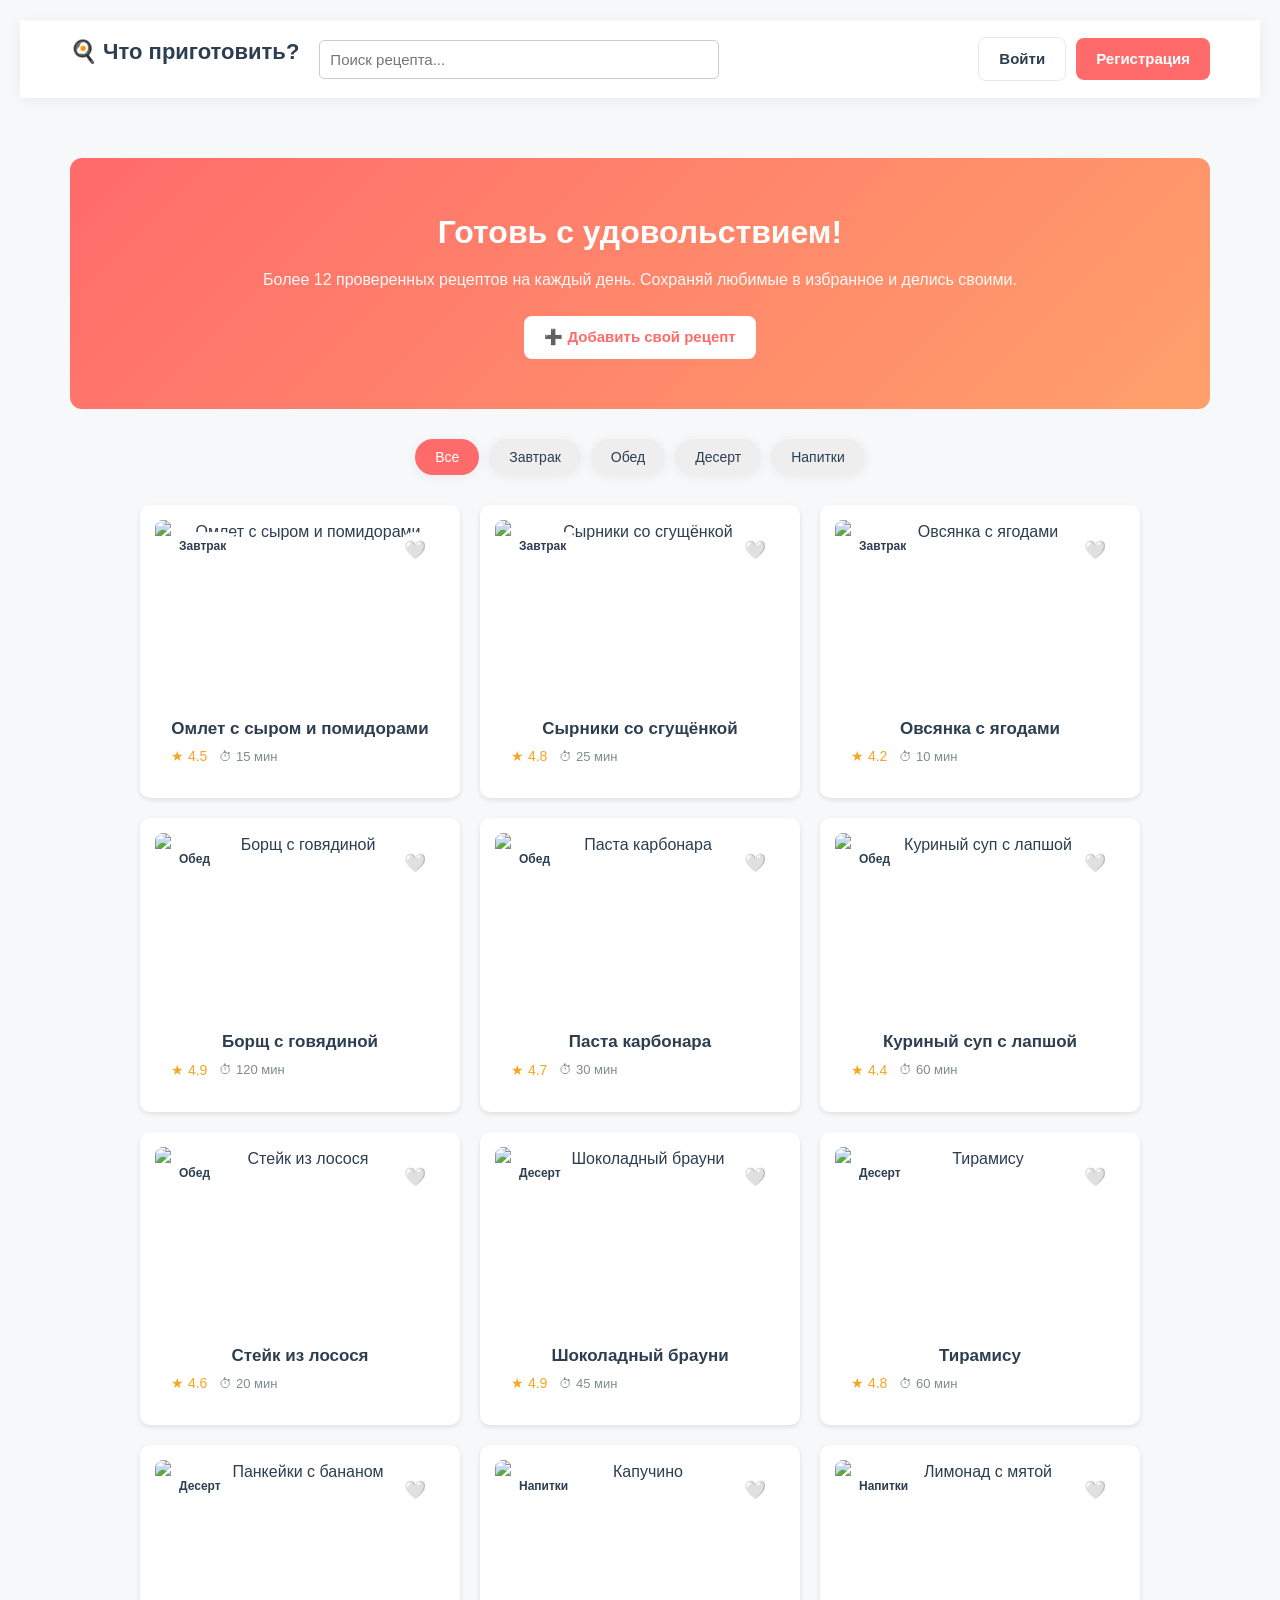
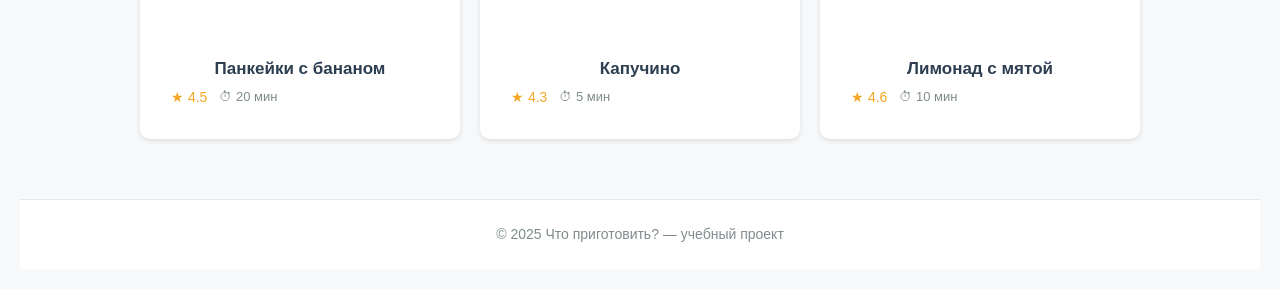
==== index.html @ e6a8ff34 "Первый коммит: фронтенд рецептов" ====
<!DOCTYPE html>
<html lang="ru">
<head>
    <meta charset="UTF-8">
    <meta name="viewport" content="width=device-width, initial-scale=1.0">
    <title>Что приготовить? — Рецепты</title>
    <link rel="stylesheet" href="css/style.css">
</head>
<body>

    <header class="header">
        <div class="container header__inner">
            <h1 class="logo"><a href="index.html">🍳 Что приготовить?</a></h1>
            <input type="text" id="searchInput" class="search" placeholder="Поиск рецепта...">
            <div id="authBlock"></div>
        </div>
    </header>

    <main>
        <div class="container">

            <section class="hero">
                <h2>Готовь с удовольствием!</h2>
                <p>Более 12 проверенных рецептов на каждый день. Сохраняй любимые в избранное и делись своими.</p>
                <a href="add-recipe.html" class="btn">➕ Добавить свой рецепт</a>
            </section>

            <section class="filters">
                <button class="filter-btn active" data-category="all">Все</button>
                <button class="filter-btn" data-category="breakfast">Завтрак</button>
                <button class="filter-btn" data-category="dinner">Обед</button>
                <button class="filter-btn" data-category="dessert">Десерт</button>
                <button class="filter-btn" data-category="drinks">Напитки</button>
            </section>

            <div id="recipeGrid" class="recipe-grid"></div>

        </div>
    </main>

    <footer class="footer">
        <p>© 2025 Что приготовить? — учебный проект</p>
    </footer>

    <script src="js/data.js"></script>
    <script src="js/auth.js"></script>
    <script src="js/main.js"></script>
</body>
</html>
---- css/style.css ----
* {
    margin: 0;
    padding: 0;
    box-sizing: border-box;
    font-family: Arial, sans-serif;
}

body {
    background-color: #f9f9f9;
    padding: 20px;
}/* ============================================
   БАЗА
   ============================================ */
* {
  margin: 0;
  padding: 0;
  box-sizing: border-box;
}

:root {
  --color-primary: #ff6b6b;
  --color-primary-dark: #e85555;
  --color-text: #2c3e50;
  --color-text-light: #7f8c8d;
  --color-bg: #f7f8fa;
  --color-white: #ffffff;
  --color-border: #e6e8eb;
  --radius: 12px;
  --shadow: 0 2px 12px rgba(0, 0, 0, 0.06);
  --shadow-hover: 0 8px 24px rgba(0, 0, 0, 0.12);
}

body {
  font-family: 'Segoe UI', Arial, sans-serif;
  background: var(--color-bg);
  color: var(--color-text);
  line-height: 1.5;
  min-height: 100vh;
  display: flex;
  flex-direction: column;
}

a {
  color: inherit;
  text-decoration: none;
}

img {
  max-width: 100%;
  display: block;
}

.container {
  max-width: 1180px;
  margin: 0 auto;
  padding: 0 20px;
  width: 100%;
}

main {
  flex: 1;
  padding: 30px 20px 60px;
}

/* ============================================
   КНОПКИ
   ============================================ */
.btn {
  display: inline-block;
  padding: 10px 20px;
  border-radius: 8px;
  border: none;
  font-size: 15px;
  font-weight: 600;
  cursor: pointer;
  transition: all 0.2s;
  text-align: center;
  font-family: inherit;
}

.btn--primary {
  background: var(--color-primary);
  color: white;
}

.btn--primary:hover {
  background: var(--color-primary-dark);
}

.btn--ghost {
  background: transparent;
  color: var(--color-text);
  border: 1px solid var(--color-border);
}

.btn--ghost:hover {
  background: var(--color-white);
}

.btn--block {
  display: block;
  width: 100%;
}

.btn--danger {
  background: transparent;
  color: #e74c3c;
  border: 1px solid #e74c3c;
}

.btn--danger:hover {
  background: #e74c3c;
  color: white;
}

/* ============================================
   ШАПКА
   ============================================ */
.header {
  background: var(--color-white);
  box-shadow: var(--shadow);
  position: sticky;
  top: 0;
  z-index: 100;
}

.header__inner {
  display: flex;
  align-items: center;
  gap: 20px;
  padding: 15px 20px;
}

.logo {
  font-size: 22px;
  font-weight: 700;
  white-space: nowrap;
}

.logo a {
  color: var(--color-text);
}

.search {
  flex: 1;
  max-width: 400px;
  padding: 10px 16px;
  border: 1px solid var(--color-border);
  border-radius: 8px;
  font-size: 15px;
  font-family: inherit;
  outline: none;
  transition: border-color 0.2s;
}

.search:focus {
  border-color: var(--color-primary);
}

#authBlock {
  display: flex;
  align-items: center;
  gap: 10px;
  margin-left: auto;
}

/* Меню пользователя */
.user-menu {
  position: relative;
}

.user-menu__toggle {
  display: flex;
  align-items: center;
  gap: 8px;
  background: transparent;
  border: 1px solid var(--color-border);
  padding: 6px 12px;
  border-radius: 30px;
  cursor: pointer;
  font-family: inherit;
  font-size: 14px;
  transition: background 0.2s;
}

.user-menu__toggle:hover {
  background: var(--color-bg);
}

.user-avatar {
  width: 28px;
  height: 28px;
  border-radius: 50%;
  background: var(--color-primary);
  color: white;
  display: flex;
  align-items: center;
  justify-content: center;
  font-weight: 700;
  font-size: 14px;
}

.user-caret {
  font-size: 10px;
  color: var(--color-text-light);
}

.user-menu__dropdown {
  position: absolute;
  top: calc(100% + 8px);
  right: 0;
  background: white;
  border-radius: var(--radius);
  box-shadow: var(--shadow-hover);
  min-width: 200px;
  padding: 8px;
  display: none;
  flex-direction: column;
}

.user-menu__dropdown.open {
  display: flex;
}

.user-menu__dropdown a {
  padding: 10px 12px;
  border-radius: 8px;
  font-size: 14px;
  transition: background 0.15s;
}

.user-menu__dropdown a:hover {
  background: var(--color-bg);
}

.user-menu__dropdown hr {
  border: none;
  border-top: 1px solid var(--color-border);
  margin: 6px 0;
}

/* ============================================
   БАННЕР НА ГЛАВНОЙ
   ============================================ */
.hero {
  background: linear-gradient(135deg, #ff6b6b 0%, #ffa06b 100%);
  color: white;
  border-radius: var(--radius);
  padding: 50px 40px;
  margin-bottom: 30px;
  text-align: center;
}

.hero h2 {
  font-size: 32px;
  margin-bottom: 12px;
}

.hero p {
  font-size: 16px;
  opacity: 0.95;
  margin-bottom: 24px;
}

.hero .btn {
  background: white;
  color: var(--color-primary);
  font-weight: 700;
}

.hero .btn:hover {
  transform: translateY(-2px);
}

/* ============================================
   ФИЛЬТРЫ
   ============================================ */
.filters {
  display: flex;
  gap: 10px;
  flex-wrap: wrap;
  margin-bottom: 30px;
  justify-content: center;
}

.filter-btn {
  padding: 10px 22px;
  border: none;
  background: var(--color-white);
  color: var(--color-text);
  border-radius: 30px;
  cursor: pointer;
  font-size: 14px;
  font-weight: 500;
  font-family: inherit;
  transition: all 0.2s;
  box-shadow: var(--shadow);
}

.filter-btn:hover {
  transform: translateY(-2px);
}

.filter-btn.active {
  background: var(--color-primary);
  color: white;
}

/* ============================================
   СЕТКА И КАРТОЧКИ РЕЦЕПТОВ
   ============================================ */
.recipe-grid {
  display: grid;
  grid-template-columns: repeat(auto-fill, minmax(260px, 1fr));
  gap: 24px;
}

.recipe-card {
  background: white;
  border-radius: var(--radius);
  overflow: hidden;
  box-shadow: var(--shadow);
  transition: all 0.3s;
  cursor: pointer;
  display: flex;
  flex-direction: column;
  position: relative;
}

.recipe-card:hover {
  transform: translateY(-4px);
  box-shadow: var(--shadow-hover);
}

.recipe-card__image {
  position: relative;
  height: 180px;
  overflow: hidden;
}

.recipe-card__image img {
  width: 100%;
  height: 100%;
  object-fit: cover;
  transition: transform 0.4s;
}

.recipe-card:hover .recipe-card__image img {
  transform: scale(1.06);
}

.recipe-card__badge {
  position: absolute;
  top: 12px;
  left: 12px;
  background: rgba(255, 255, 255, 0.95);
  color: var(--color-text);
  padding: 5px 12px;
  border-radius: 20px;
  font-size: 12px;
  font-weight: 600;
}

.recipe-card__fav {
  position: absolute;
  top: 12px;
  right: 12px;
  width: 36px;
  height: 36px;
  border-radius: 50%;
  background: rgba(255, 255, 255, 0.95);
  border: none;
  cursor: pointer;
  font-size: 18px;
  display: flex;
  align-items: center;
  justify-content: center;
  transition: transform 0.2s;
}

.recipe-card__fav:hover {
  transform: scale(1.15);
}

.recipe-card__fav.active {
  color: var(--color-primary);
}

.recipe-card__body {
  padding: 16px;
  flex: 1;
  display: flex;
  flex-direction: column;
}

.recipe-card__title {
  font-size: 17px;
  font-weight: 600;
  margin-bottom: 8px;
  color: var(--color-text);
}

.recipe-card__meta {
  display: flex;
  align-items: center;
  gap: 12px;
  font-size: 13px;
  color: var(--color-text-light);
  margin-top: auto;
}

.recipe-card__rating {
  color: #f5a623;
  font-size: 14px;
}

.recipe-card__time {
  display: flex;
  align-items: center;
  gap: 4px;
}

/* ============================================
   СТРАНИЦА РЕЦЕПТА
   ============================================ */
.recipe-page {
  max-width: 900px;
  margin: 0 auto;
}

.recipe-hero {
  border-radius: var(--radius);
  overflow: hidden;
  margin-bottom: 30px;
  height: 400px;
}

.recipe-hero img {
  width: 100%;
  height: 100%;
  object-fit: cover;
}

.recipe-header {
  display: flex;
  justify-content: space-between;
  align-items: flex-start;
  gap: 20px;
  margin-bottom: 20px;
  flex-wrap: wrap;
}

.recipe-header h1 {
  font-size: 32px;
  margin-bottom: 10px;
}

.recipe-header__actions {
  display: flex;
  gap: 10px;
}

.recipe-stats {
  display: flex;
  gap: 24px;
  flex-wrap: wrap;
  padding: 20px;
  background: white;
  border-radius: var(--radius);
  margin-bottom: 30px;
  box-shadow: var(--shadow);
}

.recipe-stat {
  display: flex;
  flex-direction: column;
  gap: 4px;
}

.recipe-stat__label {
  font-size: 12px;
  color: var(--color-text-light);
  text-transform: uppercase;
  letter-spacing: 0.5px;
}

.recipe-stat__value {
  font-size: 18px;
  font-weight: 600;
}

.recipe-section {
  background: white;
  border-radius: var(--radius);
  padding: 28px;
  margin-bottom: 24px;
  box-shadow: var(--shadow);
}

.recipe-section h2 {
  font-size: 22px;
  margin-bottom: 18px;
}

.ingredients-list {
  list-style: none;
}

.ingredients-list li {
  padding: 10px 0;
  border-bottom: 1px solid var(--color-border);
  display: flex;
  align-items: center;
  gap: 10px;
}

.ingredients-list li:last-child {
  border-bottom: none;
}

.ingredients-list li::before {
  content: '•';
  color: var(--color-primary);
  font-size: 20px;
  font-weight: 700;
}

.steps-list {
  list-style: none;
  counter-reset: step;
}

.steps-list li {
  counter-increment: step;
  display: flex;
  gap: 16px;
  padding: 16px 0;
  border-bottom: 1px solid var(--color-border);
}

.steps-list li:last-child {
  border-bottom: none;
}

.steps-list li::before {
  content: counter(step);
  flex-shrink: 0;
  width: 32px;
  height: 32px;
  border-radius: 50%;
  background: var(--color-primary);
  color: white;
  display: flex;
  align-items: center;
  justify-content: center;
  font-weight: 700;
}

/* ============================================
   ФОРМЫ (логин, регистрация, добавление)
   ============================================ */
.auth-page {
  min-height: calc(100vh - 200px);
  display: flex;
  align-items: center;
  justify-content: center;
  padding: 40px 20px;
}

.auth-card {
  background: white;
  border-radius: var(--radius);
  box-shadow: var(--shadow-hover);
  padding: 40px;
  width: 100%;
  max-width: 420px;
}

.auth-card h1 {
  text-align: center;
  margin-bottom: 8px;
  font-size: 26px;
}

.auth-card__subtitle {
  text-align: center;
  color: var(--color-text-light);
  margin-bottom: 30px;
  font-size: 14px;
}

.form-group {
  margin-bottom: 18px;
}

.form-group label {
  display: block;
  margin-bottom: 6px;
  font-size: 14px;
  font-weight: 500;
}

.form-group input,
.form-group textarea,
.form-group select {
  width: 100%;
  padding: 11px 14px;
  border: 1px solid var(--color-border);
  border-radius: 8px;
  font-size: 15px;
  font-family: inherit;
  outline: none;
  transition: border-color 0.2s;
  background: white;
}

.form-group input:focus,
.form-group textarea:focus,
.form-group select:focus {
  border-color: var(--color-primary);
}

.form-group textarea {
  resize: vertical;
  min-height: 100px;
}

.form-error {
  background: #fee;
  color: #c0392b;
  padding: 10px 14px;
  border-radius: 8px;
  font-size: 14px;
  margin-bottom: 18px;
  display: none;
}

.form-error.show {
  display: block;
}

.form-footer {
  text-align: center;
  margin-top: 20px;
  font-size: 14px;
  color: var(--color-text-light);
}

.form-footer a {
  color: var(--color-primary);
  font-weight: 600;
}

/* ============================================
   ПУСТЫЕ СОСТОЯНИЯ
   ============================================ */
.empty-state {
  text-align: center;
  padding: 60px 20px;
  color: var(--color-text-light);
}

.empty-state__icon {
  font-size: 60px;
  margin-bottom: 16px;
}

.empty-state h2 {
  font-size: 22px;
  margin-bottom: 8px;
  color: var(--color-text);
}

.empty-state p {
  margin-bottom: 24px;
}

/* ============================================
   ПОДВАЛ
   ============================================ */
.footer {
  background: white;
  padding: 24px 20px;
  text-align: center;
  color: var(--color-text-light);
  font-size: 14px;
  border-top: 1px solid var(--color-border);
}

/* ============================================
   АДАПТИВ
   ============================================ */
@media (max-width: 768px) {
  .header__inner {
    flex-wrap: wrap;
    gap: 12px;
  }

  .search {
    order: 3;
    max-width: 100%;
    flex-basis: 100%;
  }

  .hero {
    padding: 36px 24px;
  }

  .hero h2 {
    font-size: 24px;
  }

  .recipe-grid {
    grid-template-columns: 1fr;
  }

  .recipe-header {
    flex-direction: column;
  }

  .recipe-header h1 {
    font-size: 24px;
  }

  .auth-card {
    padding: 28px 20px;
  }

  .user-name {
    display: none;
  }
}

header {
    text-align: center;
    margin-bottom: 30px;
}

header h1 {
    margin-bottom: 15px;
}

#searchInput {
    padding: 10px;
    width: 300px;
    border: 1px solid #ccc;
    border-radius: 5px;
}

.filters {
    display: flex;
    justify-content: center;
    gap: 10px;
    margin-bottom: 30px;
}

.filter-btn {
    padding: 10px 20px;
    border: none;
    background-color: #eee;
    cursor: pointer;
    border-radius: 20px;
    transition: background 0.3s;
}

.filter-btn.active {
    background-color: #ff6b6b;
    color: white;
}

.recipe-grid {
    display: grid;
    grid-template-columns: repeat(auto-fill, minmax(250px, 1fr));
    gap: 20px;
    max-width: 1000px;
    margin: 0 auto;
}

.recipe-card {
    background: white;
    border-radius: 10px;
    padding: 15px;
    box-shadow: 0 2px 5px rgba(0,0,0,0.1);
    text-align: center;
}

.recipe-card img {
    width: 100%;
    height: 150px;
    object-fit: cover;
    border-radius: 8px;
    margin-bottom: 10px;
}

.recipe-card h3 {
    margin-bottom: 5px;
}

.recipe-card p {
    color: #666;
    font-size: 14px;
}
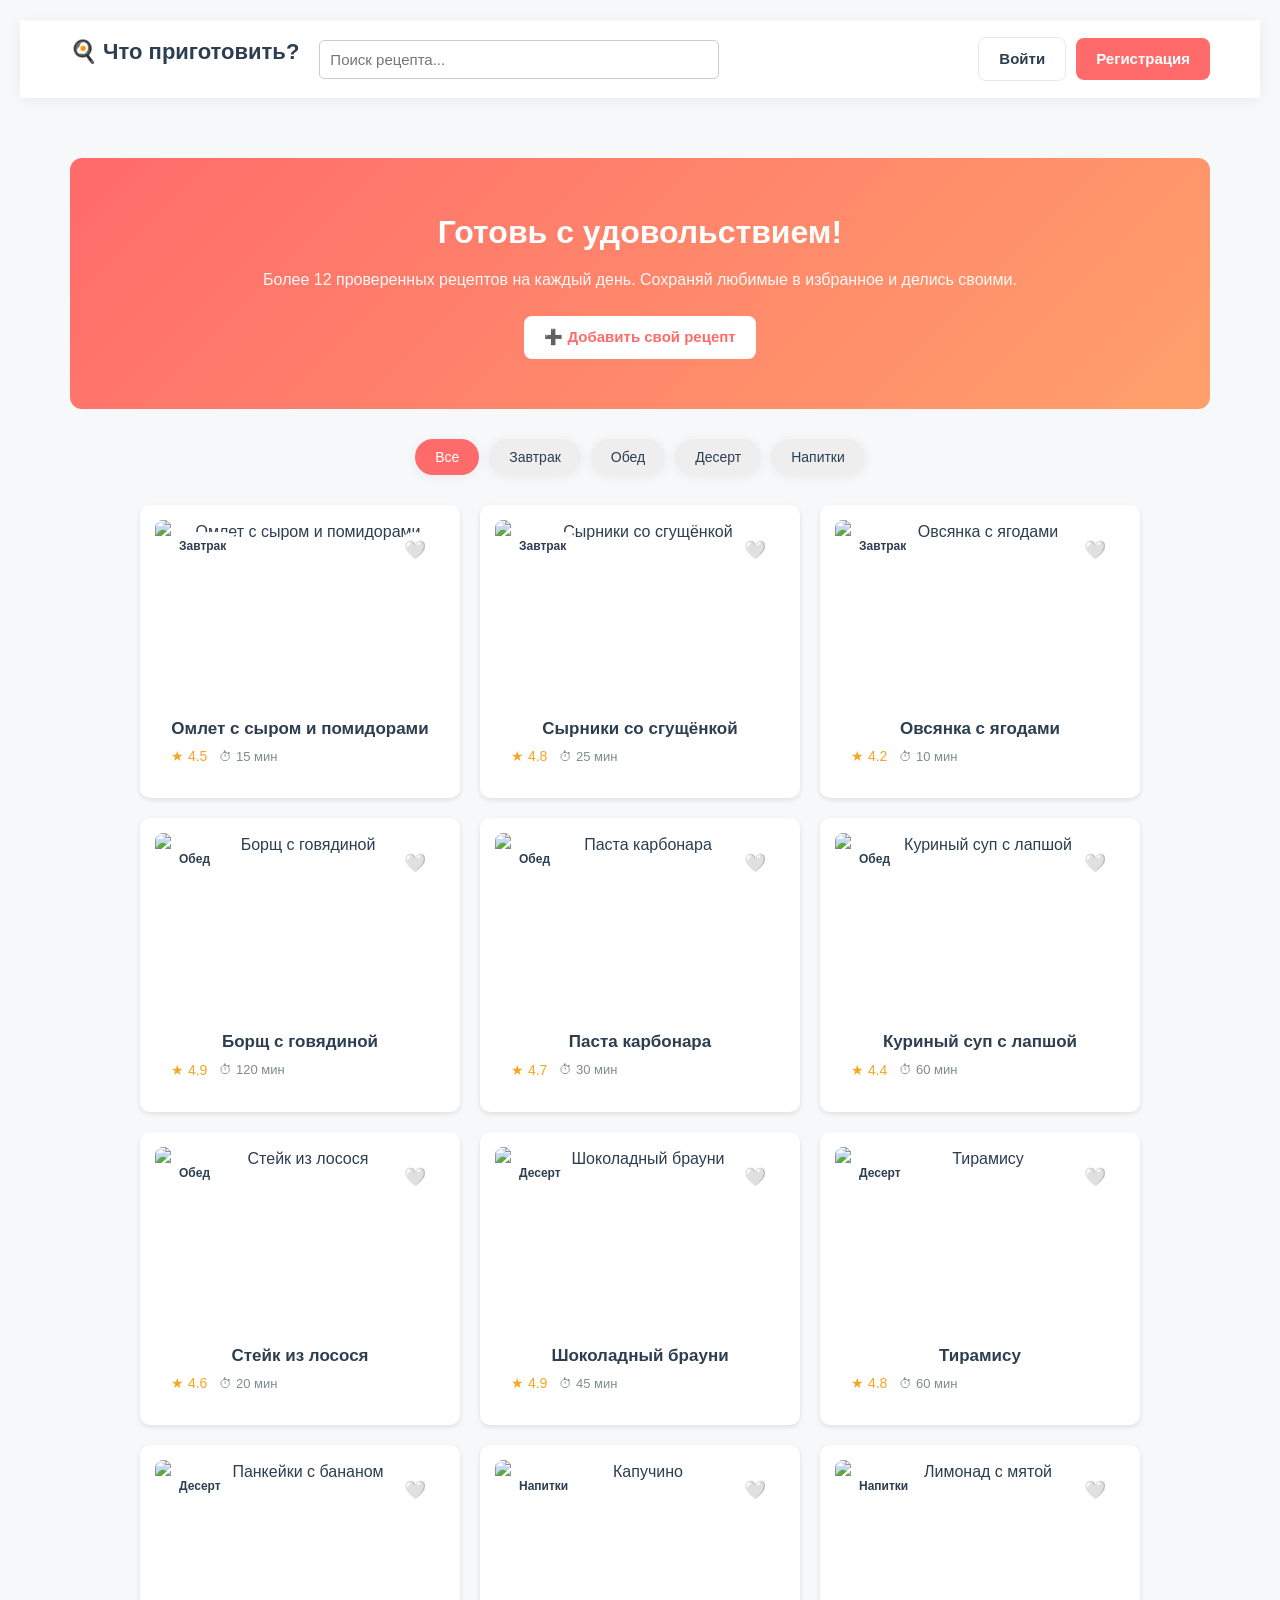
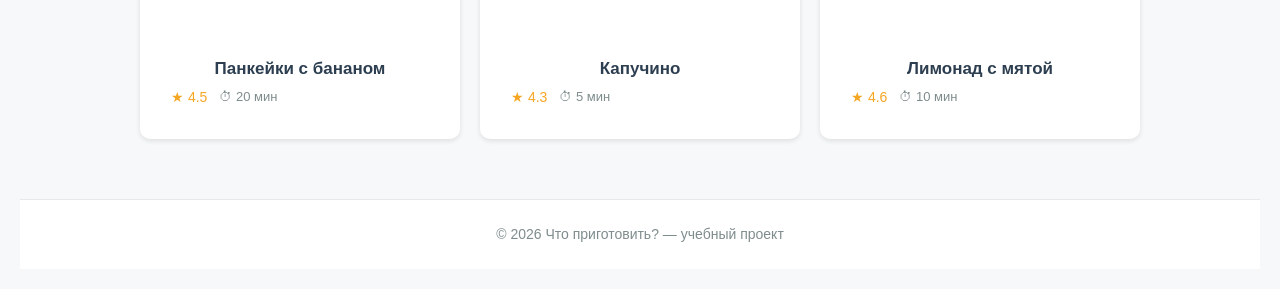
==== commit b2c2cc03: "Добавила для каждого рецепта свою страницу" ====
--- a/index.html
+++ b/index.html
@@ -39,7 +39,7 @@
     </main>
 
     <footer class="footer">
-        <p>© 2025 Что приготовить? — учебный проект</p>
+        <p>© 2026 Что приготовить? — учебный проект</p>
     </footer>
 
     <script src="js/data.js"></script>
--- a/css/style.css
+++ b/css/style.css
@@ -799,4 +799,19 @@
 .recipe-card p {
     color: #666;
     font-size: 14px;
+}
+.back-link {
+  display: inline-block;
+  margin-bottom: 20px;
+  color: var(--color-text-light);
+  font-size: 14px;
+  transition: color 0.2s;
+}
+
+.back-link:hover {
+  color: var(--color-primary);
+}
+
+.recipe-header__actions .btn {
+  white-space: nowrap;
 }
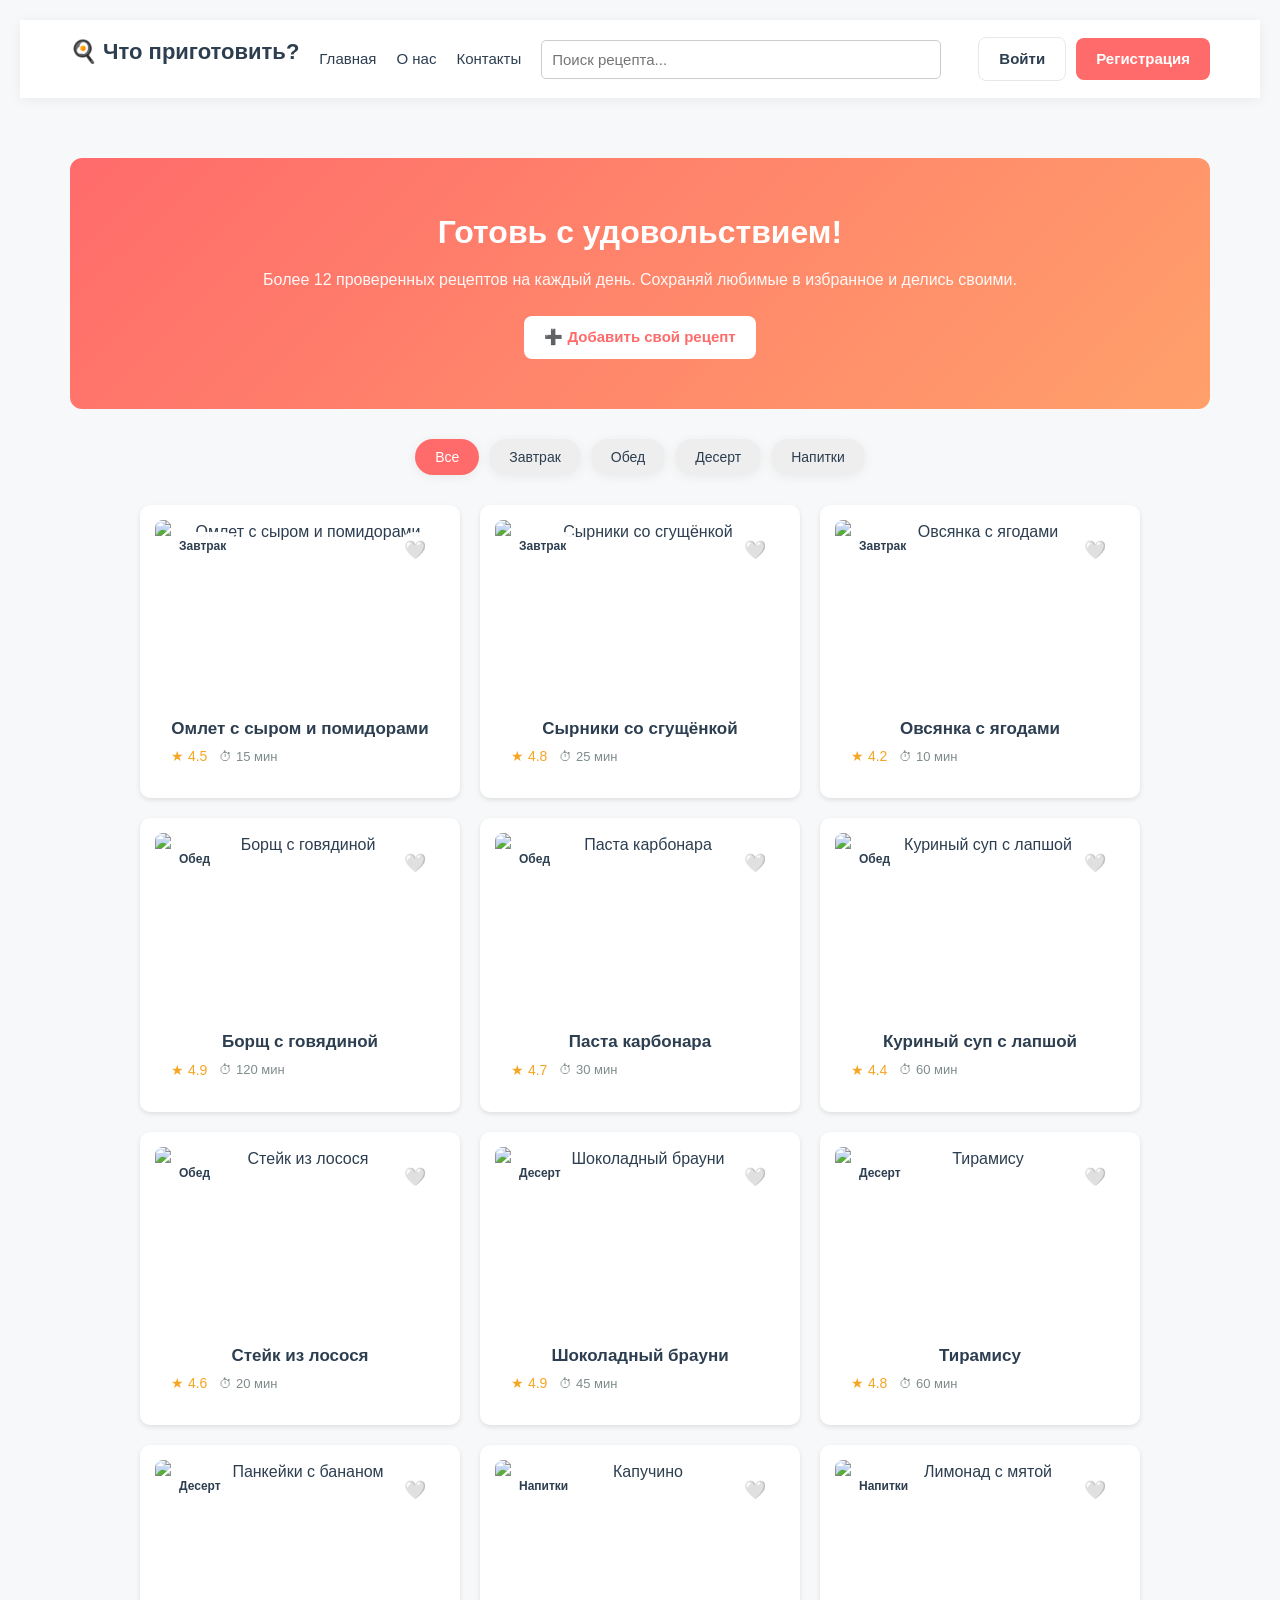
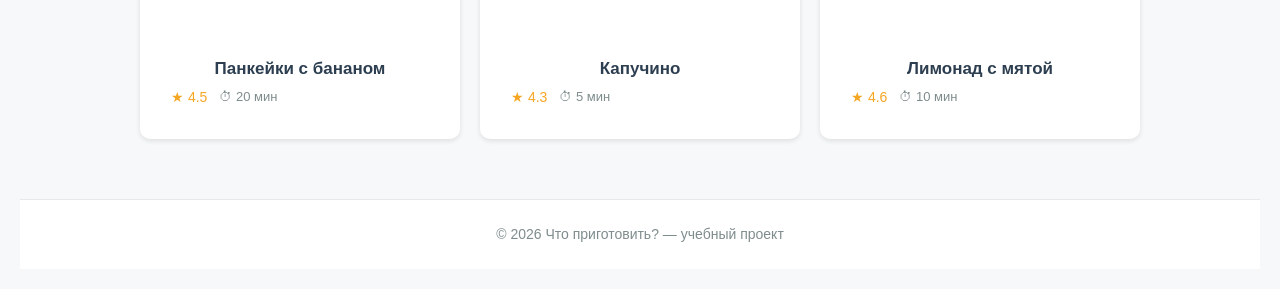
==== commit 0d809d3c: "добавлена страница о нас и контакты" ====
--- a/index.html
+++ b/index.html
@@ -11,6 +11,11 @@
     <header class="header">
         <div class="container header__inner">
             <h1 class="logo"><a href="index.html">🍳 Что приготовить?</a></h1>
+            <nav class="nav">
+                <a href="index.html">Главная</a>
+                <a href="about.html">О нас</a>
+                <a href="contacts.html">Контакты</a>
+            </nav>
             <input type="text" id="searchInput" class="search" placeholder="Поиск рецепта...">
             <div id="authBlock"></div>
         </div>
--- a/css/style.css
+++ b/css/style.css
@@ -814,4 +814,172 @@
 
 .recipe-header__actions .btn {
   white-space: nowrap;
+}
+/* ============================================
+   НАВИГАЦИЯ В ШАПКЕ
+   ============================================ */
+.nav {
+  display: flex;
+  gap: 20px;
+  align-items: center;
+}
+
+.nav a {
+  font-size: 15px;
+  color: var(--color-text);
+  transition: color 0.2s;
+  white-space: nowrap;
+}
+
+.nav a:hover,
+.nav a.active {
+  color: var(--color-primary);
+}
+
+/* ============================================
+   СТРАНИЦА "О НАС"
+   ============================================ */
+.about-page {
+  max-width: 800px;
+  margin: 0 auto;
+}
+
+.about-page h1 {
+  margin-bottom: 16px;
+}
+
+.about-page .lead {
+  font-size: 18px;
+  color: var(--color-text-light);
+  margin-bottom: 40px;
+}
+
+.about-section {
+  background: white;
+  border-radius: var(--radius);
+  padding: 28px;
+  margin-bottom: 20px;
+  box-shadow: var(--shadow);
+}
+
+.about-section h2 {
+  font-size: 20px;
+  margin-bottom: 14px;
+}
+
+.about-section p {
+  margin-bottom: 12px;
+  line-height: 1.7;
+}
+
+.about-section ul {
+  margin-left: 20px;
+  line-height: 1.8;
+}
+
+.about-features {
+  display: grid;
+  grid-template-columns: repeat(auto-fill, minmax(220px, 1fr));
+  gap: 16px;
+  margin-top: 20px;
+}
+
+.about-feature {
+  background: var(--color-bg);
+  padding: 20px;
+  border-radius: var(--radius);
+  text-align: center;
+}
+
+.about-feature__icon {
+  font-size: 32px;
+  margin-bottom: 10px;
+}
+
+.about-feature h3 {
+  font-size: 16px;
+  margin-bottom: 6px;
+}
+
+.about-feature p {
+  font-size: 13px;
+  color: var(--color-text-light);
+  margin: 0;
+}
+
+/* ============================================
+   СТРАНИЦА КОНТАКТОВ
+   ============================================ */
+.contacts-page {
+  max-width: 900px;
+  margin: 0 auto;
+}
+
+.contacts-page h1 {
+  margin-bottom: 8px;
+}
+
+.contacts-page .lead {
+  color: var(--color-text-light);
+  margin-bottom: 30px;
+}
+
+.contacts-grid {
+  display: grid;
+  grid-template-columns: 1fr 1fr;
+  gap: 24px;
+}
+
+.contact-card {
+  background: white;
+  border-radius: var(--radius);
+  padding: 24px;
+  box-shadow: var(--shadow);
+  display: flex;
+  gap: 16px;
+  align-items: flex-start;
+}
+
+.contact-card__icon {
+  font-size: 28px;
+  flex-shrink: 0;
+}
+
+.contact-card h3 {
+  font-size: 16px;
+  margin-bottom: 4px;
+}
+
+.contact-card p {
+  font-size: 14px;
+  color: var(--color-text-light);
+  margin: 0;
+  word-break: break-word;
+}
+
+.contact-card a {
+  color: var(--color-primary);
+}
+
+/* ============================================
+   АДАПТИВ
+   ============================================ */
+@media (max-width: 768px) {
+  .nav {
+    gap: 12px;
+  }
+
+  .nav a {
+    font-size: 13px;
+  }
+
+  .contacts-grid {
+    grid-template-columns: 1fr;
+  }
+}
+
+@media (max-width: 560px) {
+  .nav {
+    display: none;
+  }
 }
